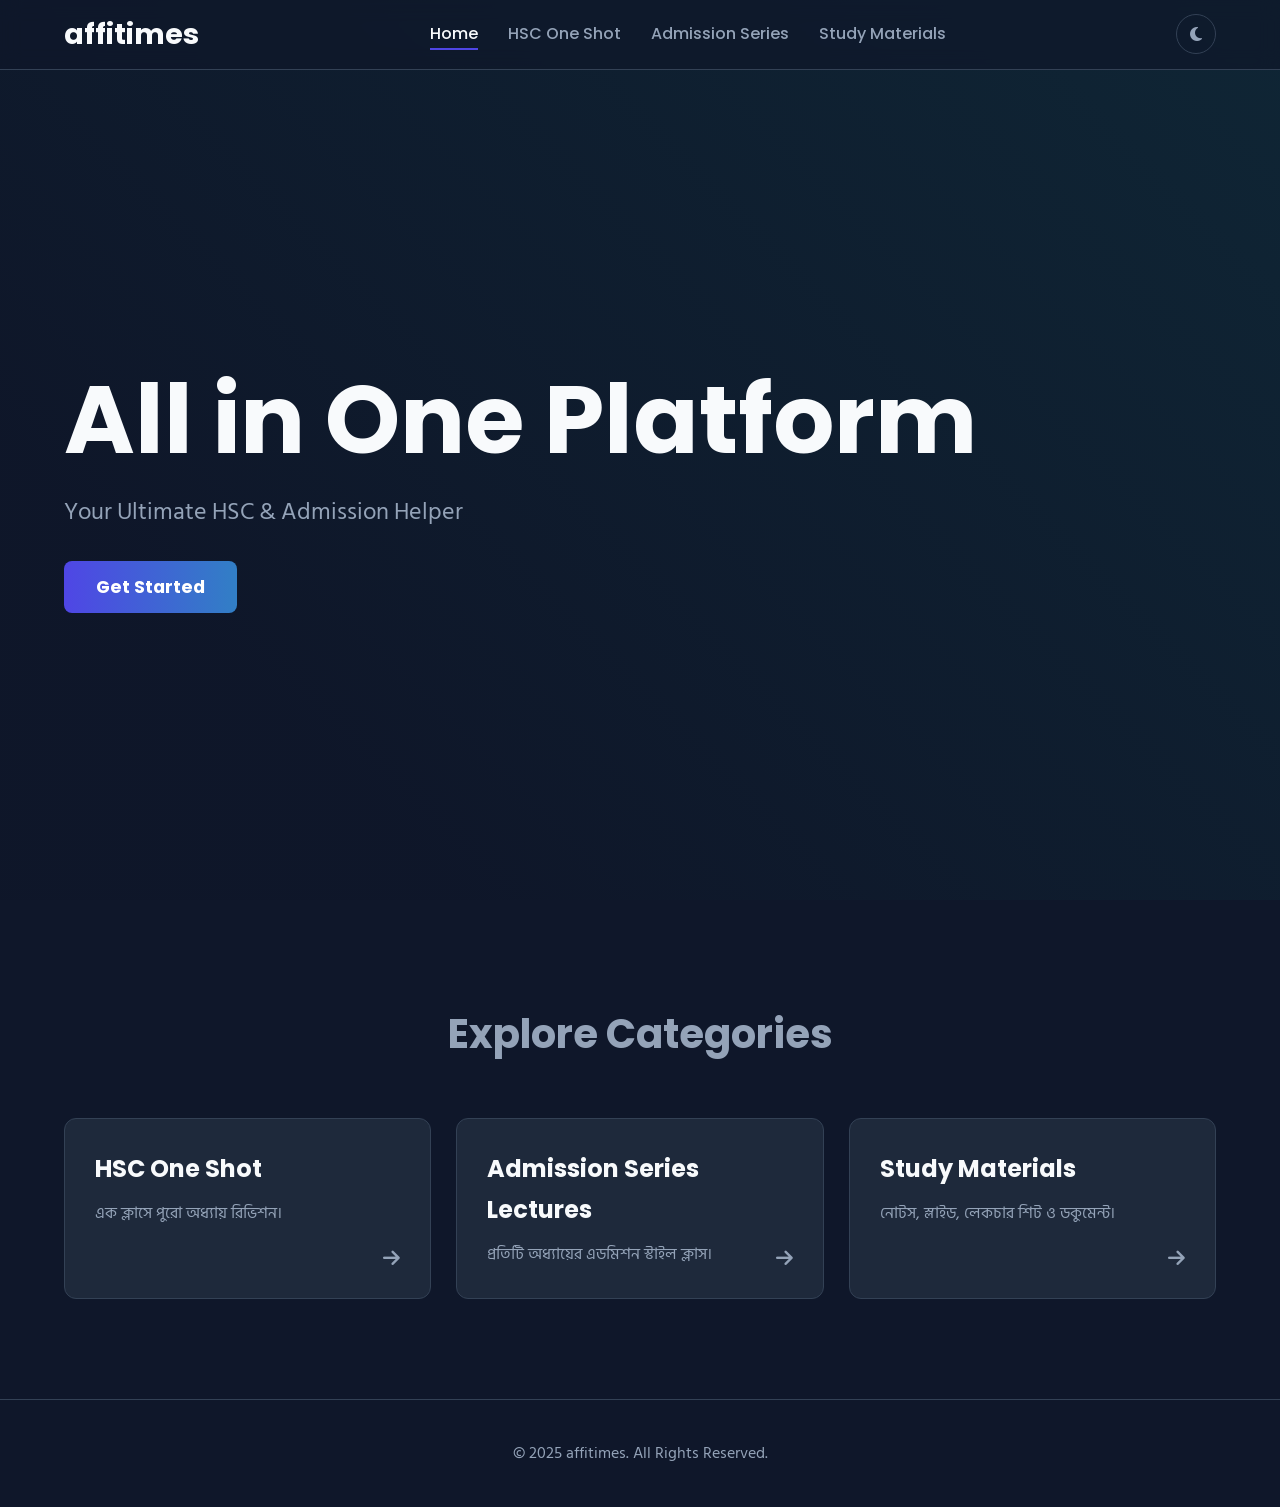
==== index.html @ e5cfa1d1 "Add files via upload" ====
<!DOCTYPE html>
<html lang="bn">
<head>
    <meta charset="UTF-8"><meta name="viewport" content="width=device-width, initial-scale=1.0"><title>affitimes | The Ultimate Learning Platform</title><link rel="stylesheet" href="style.css"><link rel="stylesheet" href="https://cdnjs.cloudflare.com/ajax/libs/font-awesome/6.5.2/css/all.min.css"/><link href="https://fonts.googleapis.com/css2?family=Poppins:wght@400;500;700&family=Hind+Siliguri:wght@400;500;700&display=swap" rel="stylesheet">
</head>
<body>
    <div class="preloader"><div class="spinner"></div></div><div class="background-gradient"></div><div class="overlay"></div>
    <div class="site-wrapper">
        <header class="header">
            <nav class="navbar container">
                <a href="index.html" class="logo">affitimes</a>
                <ul class="nav-menu">
                    <li><a href="index.html" class="nav-link active">Home</a></li>
                    <li><a href="hsc-one-shot.html" class="nav-link">HSC One Shot</a></li>
                    <li><a href="admission.html" class="nav-link">Admission Series</a></li>
                    <li><a href="#" class="nav-link">Study Materials</a></li>
                </ul>
                <div class="header-actions">
                    <button class="theme-switcher" id="theme-switcher"><i class="fas fa-moon"></i></button>
                    <button class="menu-icon" id="menu-icon"><span class="bar"></span><span class="bar"></span><span class="bar"></span></button>
                </div>
            </nav>
        </header>
        <aside class="sidebar" id="sidebar">
            <div class="sidebar-header"><a href="index.html" class="logo">affitimes</a><button class="close-btn" id="close-btn">&times;</button></div>
            <nav class="sidebar-nav">
                <a href="index.html" class="nav-link active"><i class="fas fa-home-alt"></i><span>Home</span></a>
                <a href="hsc-one-shot.html" class="nav-link"><i class="fas fa-rocket"></i><span>HSC One Shot</span></a>
                <a href="admission.html" class="nav-link"><i class="fas fa-graduation-cap"></i><span>Admission Series</span></a>
                <a href="#" class="nav-link"><i class="fas fa-book-open"></i><span>Study Materials</span></a>
                <a href="#" class="nav-link"><i class="fas fa-university"></i><span>Admission</span></a>
            </nav>
        </aside>
        <main class="main-content container">
            <section class="hero-section">
                <h1 class="hero-title"><span style="--i:1">All</span> <span style="--i:2">in</span> <span style="--i:3">One</span> <span style="--i:4">Platform</span></h1>
                <p class="hero-subtitle" style="--i:5">Your Ultimate HSC & Admission Helper</p>
                <div class="hero-buttons" style="--i:6"><a href="#categories" class="btn-primary">Get Started</a></div>
            </section>
            <section id="categories" class="content-section">
                <h2 class="section-title">Explore Categories</h2>
                <div class="grid-container">
                    <a href="hsc-one-shot.html" class="category-card" style="--i:1">
                        <h3 class="card-title">HSC One Shot</h3>
                        <p class="card-description">এক ক্লাসে পুরো অধ্যায় রিভিশন।</p>
                        <i class="fas fa-arrow-right card-icon"></i>
                    </a>
                    <a href="admission.html" class="category-card" style="--i:2">
                        <h3 class="card-title">Admission Series Lectures</h3>
                        <p class="card-description">প্রতিটি অধ্যায়ের এডমিশন স্টাইল ক্লাস।</p>
                        <i class="fas fa-arrow-right card-icon"></i>
                    </a>
                    <a href="#" class="category-card" style="--i:3">
                        <h3 class="card-title">Study Materials</h3>
                        <p class="card-description">নোটস, স্লাইড, লেকচার শিট ও ডকুমেন্ট।</p>
                        <i class="fas fa-arrow-right card-icon"></i>
                    </a>
                </div>
            </section>
        </main>
        <footer class="footer"><div class="container"><p>&copy; 2025 affitimes. All Rights Reserved.</p></div></footer>
    </div>
    <script src="script.js"></script>
</body>
</html>
---- style.css ----
/* ========================= CSS ভেরিয়েবলস (থিম ও ফন্ট) ========================= */
:root {
    --bg-color: #0f172a;
    --card-bg: #1e293b;
    --border-color: #334155;
    --text-primary: #f8fafc;
    --text-secondary: #94a3b8;
    --primary-accent: #4f46e5;
    --secondary-accent: #14b8a6;
    --header-height: 70px;
    --font-heading: 'Poppins', sans-serif;
    --font-body: 'Hind Siliguri', sans-serif;
}

body.light-theme {
    --bg-color: #f1f5f9;
    --card-bg: #ffffff;
    --border-color: #e2e8f0;
    --text-primary: #0f172a;
    --text-secondary: #64748b;
}

/* ========================= বেস এবং রিসেট স্টাইল ========================= */
* {
    margin: 0;
    padding: 0;
    box-sizing: border-box;
}

html {
    scroll-behavior: smooth;
}

body {
    background-color: var(--bg-color);
    color: var(--text-primary);
    font-family: var(--font-body);
    line-height: 1.7;
    overflow-x: hidden;
    transition: background-color 0.4s ease, color 0.4s ease;
}

.container {
    max-width: 1200px;
    width: 90%;
    margin: 0 auto;
}

a {
    text-decoration: none;
    color: inherit;
}

h1, h2, h3, h4, .nav-link, .logo, .btn-primary, .card-title, .item-title, .video-card-title, .page-title, .breadcrumb, .instructor-info h3, .download-section h3 {
    font-family: var(--font-heading);
}

img {
    max-width: 100%;
    display: block;
}

/* ========================= অ্যানিমেটেড ব্যাকগ্রাউন্ড ========================= */
.background-gradient {
    position: fixed;
    top: 0;
    left: 0;
    right: 0;
    bottom: 0;
    z-index: -1;
    background: linear-gradient(225deg, var(--primary-accent), var(--secondary-accent), var(--bg-color), var(--bg-color));
    background-size: 250% 250%;
    animation: gradient-animation 20s ease infinite;
    opacity: 0.1;
}

@keyframes gradient-animation {
    0% { background-position: 0% 50%; }
    50% { background-position: 100% 50%; }
    100% { background-position: 0% 50%; }
}

/* ========================= PRELOADER (নির্ভুল সমাধান) ========================= */
.preloader {
    position: fixed;
    top: 0;
    left: 0;
    width: 100%;
    height: 100%;
    background-color: var(--bg-color);
    z-index: 9999;
    display: flex;
    justify-content: center;
    align-items: center;
    transition: opacity 0.5s ease, visibility 0.5s;
}

.preloader.hidden {
    opacity: 0;
    visibility: hidden;
}

.spinner {
    width: 50px;
    height: 50px;
    border: 5px solid var(--border-color);
    border-top-color: var(--primary-accent);
    border-radius: 50%;
    animation: spin 1s linear infinite;
}

@keyframes spin {
    to {
        transform: rotate(360deg);
    }
}

/* ========================= হেডার ========================= */
.header {
    height: var(--header-height);
    display: flex;
    align-items: center;
    position: fixed;
    width: 100%;
    top: 0;
    z-index: 1000;
    background-color: color-mix(in srgb, var(--bg-color) 70%, transparent);
    backdrop-filter: blur(10px);
    border-bottom: 1px solid var(--border-color);
}

.navbar.container {
    display: flex;
    justify-content: space-between;
    align-items: center;
    width: 90%;
}

.logo {
    font-weight: 700;
    font-size: 1.8rem;
}

.nav-menu {
    list-style: none;
    display: flex;
    gap: 30px;
}

.nav-link {
    color: var(--text-secondary);
    font-weight: 500;
    position: relative;
    transition: color 0.3s ease;
    padding-bottom: 5px;
    cursor: pointer;
}

.nav-link:hover,
.nav-link.active {
    color: var(--text-primary);
}

.nav-link::after {
    content: '';
    position: absolute;
    bottom: 0;
    left: 0;
    width: 0;
    height: 2px;
    background-color: var(--primary-accent);
    transition: width 0.3s ease;
}

.nav-link:hover::after,
.nav-link.active::after {
    width: 100%;
}

.header-actions {
    display: flex;
    align-items: center;
    gap: 20px;
}

.theme-switcher {
    background: none;
    border: 1px solid var(--border-color);
    color: var(--text-secondary);
    width: 40px;
    height: 40px;
    border-radius: 50%;
    cursor: pointer;
    font-size: 1rem;
    display: flex;
    justify-content: center;
    align-items: center;
    transition: all 0.3s ease;
}

.theme-switcher:hover {
    border-color: var(--primary-accent);
    color: var(--primary-accent);
    transform: rotate(15deg);
}

.menu-icon {
    background: none;
    border: none;
    cursor: pointer;
    display: none;
    flex-direction: column;
    gap: 5px;
    width: 25px;
    z-index: 1002;
}

.menu-icon .bar {
    width: 100%;
    height: 3px;
    background-color: var(--text-primary);
    border-radius: 2px;
    transition: all 0.3s ease-in-out;
}

.menu-icon.active .bar:nth-child(1) { transform: translateY(8px) rotate(45deg); }
.menu-icon.active .bar:nth-child(2) { opacity: 0; }
.menu-icon.active .bar:nth-child(3) { transform: translateY(-8px) rotate(-45deg); }

/* ========================= সাইডবার ========================= */
.sidebar {
    position: fixed; top: 0; right: 0; width: 320px; max-width: 90%; height: 100%;
    background-color: var(--bg-color); z-index: 1001; display: flex; flex-direction: column;
    border-left: 1px solid var(--border-color); transform: translateX(100%);
    transition: transform 0.4s cubic-bezier(0.65, 0.05, 0.36, 1);
}
.sidebar.active { transform: translateX(0); }
.sidebar-header { display: flex; justify-content: space-between; align-items: center; padding: 0 25px; height: var(--header-height); border-bottom: 1px solid var(--border-color); }
.close-btn { background: none; border: none; font-size: 2.5rem; color: var(--text-secondary); cursor: pointer; transition: all 0.3s ease; }
.close-btn:hover { color: var(--primary-accent); transform: rotate(90deg); }
.sidebar-nav { padding: 20px; display: flex; flex-direction: column; gap: 10px; overflow-y: auto; }
.sidebar-nav .nav-link { font-size: 1.1rem; color: var(--text-secondary); padding: 15px; border-radius: 8px; transition: all 0.3s ease; display: flex; align-items: center; gap: 15px; cursor: pointer; }
.sidebar-nav .nav-link:hover, .sidebar-nav .nav-link.active { color: var(--text-primary); background-color: var(--card-bg); }
.sidebar-nav .nav-link i { font-size: 1.2rem; color: var(--secondary-accent); width: 25px; text-align: center; }
.overlay { position: fixed; top: 0; left: 0; width: 100%; height: 100%; background-color: rgba(0, 0, 0, 0.5); z-index: 1000; opacity: 0; visibility: hidden; transition: opacity 0.4s ease, visibility 0.4s ease; }
.overlay.active { opacity: 1; visibility: visible; }

/* ========================= মূল কন্টেন্ট এবং হিরো সেকশন ========================= */
.main-content { padding-top: var(--header-height); }
.hero-section { min-height: calc(100vh - var(--header-height)); display: flex; flex-direction: column; justify-content: center; align-items: flex-start; text-align: left; }
.hero-title { font-size: clamp(2.8rem, 8vw, 6rem); font-weight: 700; line-height: 1.1; margin-bottom: 20px; }
.hero-title span, .hero-subtitle, .hero-buttons { opacity: 0; transform: translateY(30px); animation: fadeInUp 0.5s forwards; animation-delay: calc(var(--i) * 0.1s); }
@keyframes fadeInUp { to { opacity: 1; transform: translateY(0); } }
.hero-subtitle { font-size: 1.5rem; color: var(--text-secondary); margin-bottom: 40px; }
.btn-primary { padding: 14px 32px; border-radius: 8px; font-weight: 700; font-size: 1.1rem; background-image: linear-gradient(90deg, var(--primary-accent) 0%, var(--secondary-accent) 100%); color: #fff; background-size: 200% auto; transition: all 0.3s ease; cursor: pointer; }
.btn-primary:hover { background-position: right center; transform: translateY(-3px); box-shadow: 0 10px 20px -10px color-mix(in srgb, var(--primary-accent) 50%, transparent); }

/* ========================= ক্যাটাগরি এবং কার্ড স্টাইল ========================= */
.content-section { padding: 100px 0; }
.section-title { font-size: 2.5rem; text-align: center; margin-bottom: 50px; color: var(--text-secondary); }
.grid-container { display: grid; grid-template-columns: repeat(auto-fit, minmax(300px, 1fr)); gap: 25px; }
.category-card { background-color: var(--card-bg); border: 1px solid var(--border-color); border-radius: 12px; padding: 30px; transition: all 0.3s ease; position: relative; opacity: 0; transform: translateY(50px); animation: cardFadeIn 0.6s ease-out forwards; animation-delay: calc(var(--i) * 0.1s); }
@keyframes cardFadeIn { to { opacity: 1; transform: translateY(0); } }
.category-card:hover { transform: translateY(-8px); border-color: var(--primary-accent); box-shadow: 0 20px 30px -15px color-mix(in srgb, var(--bg-color) 50%, transparent); }
.card-title { font-size: 1.5rem; font-weight: 700; color: var(--text-primary); margin-bottom: 10px; }
.card-description { color: var(--text-secondary); font-size: 1rem; }
.card-icon { font-size: 1.2rem; color: var(--text-secondary); transition: all 0.3s ease; position: absolute; bottom: 30px; right: 30px; }
.category-card:hover .card-icon { color: var(--primary-accent); transform: translateX(5px); }

/* ========================= সাব-পেজ (বিষয়, অধ্যায়, ভিডিও) ========================= */
.page-header { margin-bottom: 40px; border-bottom: 1px solid var(--border-color); padding-bottom: 20px; }
.page-title { font-size: clamp(2rem, 5vw, 2.8rem); font-weight: 700; }
.breadcrumb { padding: 20px 0; color: var(--text-secondary); font-size: 0.95rem; display: flex; flex-wrap: wrap; align-items: center; }
.breadcrumb a:hover { color: var(--primary-accent); }
.breadcrumb span { margin: 0 10px; }
.breadcrumb .current { color: var(--text-primary); font-weight: 500; }
.list-item-card { display: flex; justify-content: space-between; align-items: center; background-color: var(--card-bg); border: 1px solid var(--border-color); border-radius: 12px; padding: 25px; transition: all 0.3s ease; }
.list-item-card:hover { transform: translateY(-5px) scale(1.02); border-color: var(--primary-accent); }
.item-title { font-size: 1.3rem; font-weight: 500; color: var(--text-primary); margin: 0; }
.item-subtitle { font-size: 0.9rem; color: var(--text-secondary); margin-top: 5px; }
.arrow-icon { font-size: 1.5rem; color: var(--text-secondary); transition: transform 0.3s ease, color 0.3s ease; }
.list-item-card:hover .arrow-icon { color: var(--primary-accent); transform: translateX(5px); }
.video-card { display: block; background-color: var(--card-bg); border-radius: 12px; overflow: hidden; border: 1px solid var(--border-color); transition: all 0.3s ease; }
.video-card:hover { transform: translateY(-8px); box-shadow: 0 15px 25px -10px rgba(0, 0, 0, 0.2); border-color: var(--primary-accent); }
.video-thumbnail { position: relative; width: 100%; padding-bottom: 56.25%; height: 0; }
.video-thumbnail img { position: absolute; top: 0; left: 0; width: 100%; height: 100%; object-fit: cover; }
.play-icon { position: absolute; top: 50%; left: 50%; transform: translate(-50%, -50%) scale(0.8); width: 60px; height: 60px; background-color: rgba(0, 0, 0, 0.6); color: #fff; border-radius: 50%; display: flex; justify-content: center; align-items: center; font-size: 1.5rem; opacity: 0; transition: all 0.3s ease; }
.video-card:hover .play-icon { opacity: 1; transform: translate(-50%, -50%) scale(1); }
.video-card-info { padding: 20px; }
.video-card-title { color: var(--text-primary); font-size: 1.1rem; margin: 0 0 8px; }
.video-card-instructor { color: var(--text-secondary); font-size: 0.9rem; margin: 0; }
.video-grid { display: grid; grid-template-columns: 1fr; gap: 30px; }
@media (min-width: 992px) { .video-grid { grid-template-columns: 3fr 1fr; } }
.video-main-content { display: flex; flex-direction: column; gap: 25px; }
.video-info, .instructor-info, .download-section { background-color: var(--card-bg); padding: 25px; border-radius: 12px; border: 1px solid var(--border-color); }
.video-info h1 { font-size: clamp(1.5rem, 4vw, 2.2rem); margin-bottom: 10px; }
.instructor-info { display: flex; align-items: center; gap: 20px; }
.instructor-info img { width: 60px; height: 60px; border-radius: 50%; }
.download-buttons { display: flex; flex-wrap: wrap; gap: 15px; margin-top: 15px; }
.download-btn { background: var(--primary-accent); color: #fff; padding: 12px 24px; border-radius: 8px; font-weight: 500; transition: all 0.3s ease; display: inline-flex; align-items: center; gap: 10px; border: 2px solid transparent; }
.download-btn:hover { background: transparent; border-color: var(--primary-accent); color: var(--primary-accent); transform: translateY(-3px); }

/* ========================= কাস্টম ভিডিও প্লেয়ার (Plyr.io) স্টাইল ========================= */
.plyr {
    border-radius: 12px;
    overflow: hidden;
    border: 1px solid var(--border-color);
    box-shadow: 0 10px 30px rgba(0,0,0,0.2);
    margin-bottom: 25px;
}
:root {
    --plyr-color-main: var(--primary-accent);
    --plyr-control-radius: 8px;
    --plyr-font-family: var(--font-body);
}
.plyr--video .plyr__control.plyr__tab-focus,
.plyr--video .plyr__control:hover,
.plyr--video .plyr__control[aria-expanded=true] {
    background: var(--primary-accent);
}
.plyr__control--overlaid {
    background: color-mix(in srgb, var(--primary-accent) 80%, transparent);
}
.plyr__video-wrapper {
    position: relative;
    width: 100%;
    padding-bottom: 56.25%; /* 16:9 Aspect Ratio */
    height: 0;
}
.plyr__video-wrapper iframe {
    position: absolute;
    top: 0;
    left: 0;
    width: 100%;
    height: 100%;
}

/* ========================= ফুটার ========================= */
.footer { padding: 40px 0; border-top: 1px solid var(--border-color); text-align: center; color: var(--text-secondary); }

/* ========================= রেসপন্সিভ ডিজাইন ========================= */
@media (max-width: 992px) { .nav-menu { display: none; } .menu-icon { display: flex; } }
@media (max-width: 768px) {
    .hero-section { align-items: center; text-align: center; }
    .hero-title { font-size: 3rem; }
    .hero-subtitle { font-size: 1.2rem; }
    .section-title { font-size: 2rem; }
}

/* ========================= কাস্টম প্লেয়ার স্টাইল (ইউজারের অনুরোধ অনুযায়ী) ========================= */

/* হলুদ বৃত্তে থাকা ভলিউম কন্ট্রোলটি ছোট করার জন্য */
.plyr--video .plyr__controls .plyr__volume {
    flex: none; /* ফ্লেক্স সাইজ কমানো হয়েছে */
    width: 100px; /* একটি নির্দিষ্ট প্রস্থ দেওয়া হয়েছে */
}

/* লাল বৃত্তে থাকা প্রোগ্রেস বার (ভিডিও SEEK) বড় করার জন্য */
.plyr--video .plyr__controls .plyr__progress__container {
    flex: 1 2 auto; /* এটিকে বাকি জায়গা নিতে বলা হয়েছে */
    margin: 5px; /* দুই পাশে একটু জায়গা রাখা হয়েছে */
}

/* প্লে/পজ বাটন ও সময় প্রদর্শনের অংশ ঠিক রাখা */
.plyr__controls__item.plyr__control {
    flex-shrink: 0; /* বাটনগুলো যেন ছোট না হয়ে যায় */
}
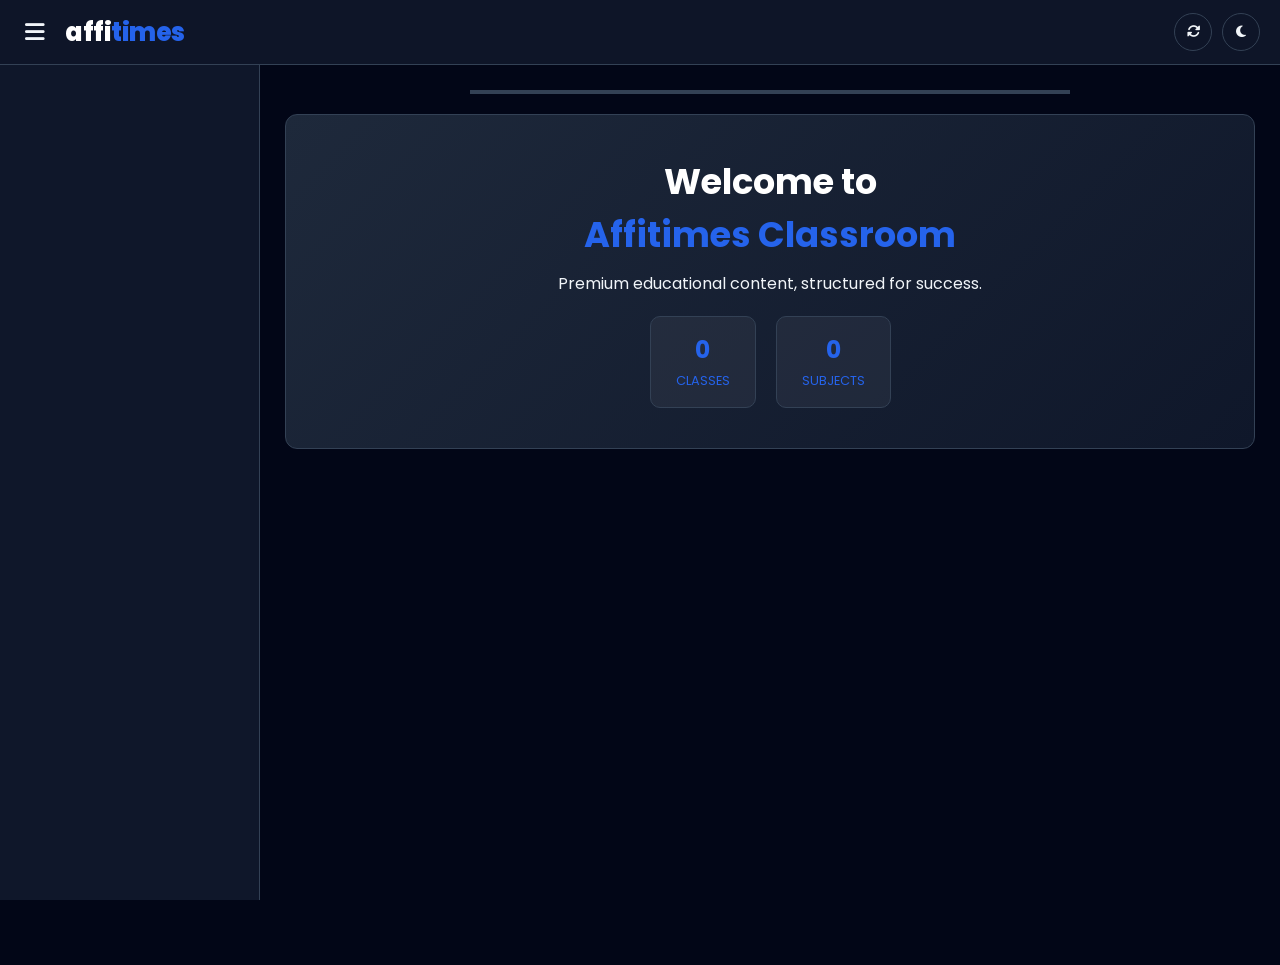
==== commit 3d318b0b: "Add files via upload" ====
--- a/index.html
+++ b/index.html
@@ -1,65 +1,99 @@
 <!DOCTYPE html>
 <html lang="bn">
 <head>
-    <meta charset="UTF-8"><meta name="viewport" content="width=device-width, initial-scale=1.0"><title>affitimes | The Ultimate Learning Platform</title><link rel="stylesheet" href="style.css"><link rel="stylesheet" href="https://cdnjs.cloudflare.com/ajax/libs/font-awesome/6.5.2/css/all.min.css"/><link href="https://fonts.googleapis.com/css2?family=Poppins:wght@400;500;700&family=Hind+Siliguri:wght@400;500;700&display=swap" rel="stylesheet">
+    <meta charset="UTF-8">
+    <meta name="viewport" content="width=device-width, initial-scale=1.0">
+    <title>Affitimes | Dashboard</title>
+    <link rel="stylesheet" href="style.css">
+    <link rel="stylesheet" href="https://cdnjs.cloudflare.com/ajax/libs/font-awesome/6.4.0/css/all.min.css">
 </head>
 <body>
-    <div class="preloader"><div class="spinner"></div></div><div class="background-gradient"></div><div class="overlay"></div>
-    <div class="site-wrapper">
-        <header class="header">
-            <nav class="navbar container">
-                <a href="index.html" class="logo">affitimes</a>
-                <ul class="nav-menu">
-                    <li><a href="index.html" class="nav-link active">Home</a></li>
-                    <li><a href="hsc-one-shot.html" class="nav-link">HSC One Shot</a></li>
-                    <li><a href="admission.html" class="nav-link">Admission Series</a></li>
-                    <li><a href="#" class="nav-link">Study Materials</a></li>
-                </ul>
-                <div class="header-actions">
-                    <button class="theme-switcher" id="theme-switcher"><i class="fas fa-moon"></i></button>
-                    <button class="menu-icon" id="menu-icon"><span class="bar"></span><span class="bar"></span><span class="bar"></span></button>
+
+    <!-- HEADER -->
+    <header class="header">
+        <div class="brand-area">
+            <i class="fas fa-bars menu-toggle" onclick="toggleSidebar()"></i>
+            <a href="index.html" class="logo">affi<span>times</span></a>
+        </div>
+        <div class="header-actions">
+            <button class="icon-btn" onclick="refreshDatabase()"><i id="refresh-icon" class="fas fa-sync-alt"></i></button>
+            <button class="icon-btn" onclick="toggleTheme()"><i class="fas fa-moon"></i></button>
+        </div>
+    </header>
+
+    <!-- SIDEBAR -->
+    <aside class="sidebar" id="sidebar">
+        <nav class="nav-links" id="sidebar-menu"></nav>
+    </aside>
+
+    <!-- MAIN -->
+    <main class="main-wrapper" id="main">
+        <div id="progress-area" class="loading-bar"><div id="progress-fill" class="loading-fill"></div></div>
+
+        <div class="hero-card">
+            <div style="width:100%">
+                <h1>Welcome to <br><span>Affitimes Classroom</span></h1>
+                <p style="margin:0 auto 20px; max-width:600px;">Premium educational content, structured for success.</p>
+                <div class="stats-row">
+                    <div class="stat-box"><span class="stat-n" id="st-class">0</span><span class="stat-l">Classes</span></div>
+                    <div class="stat-box"><span class="stat-n" id="st-sub">0</span><span class="stat-l">Subjects</span></div>
                 </div>
-            </nav>
-        </header>
-        <aside class="sidebar" id="sidebar">
-            <div class="sidebar-header"><a href="index.html" class="logo">affitimes</a><button class="close-btn" id="close-btn">&times;</button></div>
-            <nav class="sidebar-nav">
-                <a href="index.html" class="nav-link active"><i class="fas fa-home-alt"></i><span>Home</span></a>
-                <a href="hsc-one-shot.html" class="nav-link"><i class="fas fa-rocket"></i><span>HSC One Shot</span></a>
-                <a href="admission.html" class="nav-link"><i class="fas fa-graduation-cap"></i><span>Admission Series</span></a>
-                <a href="#" class="nav-link"><i class="fas fa-book-open"></i><span>Study Materials</span></a>
-                <a href="#" class="nav-link"><i class="fas fa-university"></i><span>Admission</span></a>
-            </nav>
-        </aside>
-        <main class="main-content container">
-            <section class="hero-section">
-                <h1 class="hero-title"><span style="--i:1">All</span> <span style="--i:2">in</span> <span style="--i:3">One</span> <span style="--i:4">Platform</span></h1>
-                <p class="hero-subtitle" style="--i:5">Your Ultimate HSC & Admission Helper</p>
-                <div class="hero-buttons" style="--i:6"><a href="#categories" class="btn-primary">Get Started</a></div>
-            </section>
-            <section id="categories" class="content-section">
-                <h2 class="section-title">Explore Categories</h2>
-                <div class="grid-container">
-                    <a href="hsc-one-shot.html" class="category-card" style="--i:1">
-                        <h3 class="card-title">HSC One Shot</h3>
-                        <p class="card-description">এক ক্লাসে পুরো অধ্যায় রিভিশন।</p>
-                        <i class="fas fa-arrow-right card-icon"></i>
-                    </a>
-                    <a href="admission.html" class="category-card" style="--i:2">
-                        <h3 class="card-title">Admission Series Lectures</h3>
-                        <p class="card-description">প্রতিটি অধ্যায়ের এডমিশন স্টাইল ক্লাস।</p>
-                        <i class="fas fa-arrow-right card-icon"></i>
-                    </a>
-                    <a href="#" class="category-card" style="--i:3">
-                        <h3 class="card-title">Study Materials</h3>
-                        <p class="card-description">নোটস, স্লাইড, লেকচার শিট ও ডকুমেন্ট।</p>
-                        <i class="fas fa-arrow-right card-icon"></i>
-                    </a>
-                </div>
-            </section>
-        </main>
-        <footer class="footer"><div class="container"><p>&copy; 2025 affitimes. All Rights Reserved.</p></div></footer>
-    </div>
-    <script src="script.js"></script>
+            </div>
+        </div>
+
+        <div id="home-content"></div>
+    </main>
+
+    <script src="data.js"></script>
+    <script>
+        function toggleSidebar() {
+            const sb = document.getElementById('sidebar');
+            const mn = document.getElementById('main');
+            if(window.innerWidth <= 1024) sb.classList.toggle('active');
+            else { sb.classList.toggle('closed'); mn.classList.toggle('full'); }
+        }
+        if(window.innerWidth <= 1024) document.getElementById('sidebar').classList.add('closed');
+
+        function toggleTheme() {
+            document.body.classList.toggle('light-theme');
+            localStorage.setItem('theme', document.body.classList.contains('light-theme') ? 'light' : 'dark');
+        }
+        if(localStorage.getItem('theme') === 'light') toggleTheme();
+
+        document.addEventListener('appReady', () => {
+            document.getElementById('st-class').innerText = store.stats.total;
+            document.getElementById('st-sub').innerText = store.stats.subjects;
+
+            const menu = document.getElementById('sidebar-menu');
+            const content = document.getElementById('home-content');
+            
+            menu.innerHTML = `<div class="nav-item active" onclick="location.href='index.html'"><i class="fas fa-th-large"></i> Dashboard</div>`;
+            content.innerHTML = '';
+
+            Object.keys(store.categories).forEach(cat => {
+                menu.innerHTML += `<div class="nav-head">${cat}</div>`;
+                let html = `<h3 style="margin:30px 0 15px; border-left:4px solid var(--primary); padding-left:15px; font-size:1.4rem;">${cat}</h3><div class="grid-container">`;
+
+                Object.values(store.categories[cat]).forEach(sub => {
+                    menu.innerHTML += `<div class="nav-item" onclick="window.location.href='class.html?sub=${sub.id}'"><i class="fas fa-book"></i> ${sub.name}</div>`;
+                    
+                    html += `
+                        <div class="course-item" onclick="window.location.href='class.html?sub=${sub.id}'">
+                            <div class="thumb-wrap">
+                                <img src="https://img.youtube.com/vi/${store.videos[sub.videos[0]].yId}/mqdefault.jpg" loading="lazy">
+                                <div class="play-btn"><i class="fas fa-play"></i></div>
+                            </div>
+                            <div class="item-body">
+                                <div style="font-size:0.75rem; color:var(--primary); font-weight:600; margin-bottom:5px;">${sub.videos.length} Classes</div>
+                                <h4 class="c-title">${sub.name}</h4>
+                                <div class="c-meta"><span>${sub.bn || ''}</span><i class="fas fa-arrow-right"></i></div>
+                            </div>
+                        </div>`;
+                });
+                html += `</div>`;
+                content.innerHTML += html;
+            });
+        });
+    </script>
 </body>
 </html>
--- a/style.css
+++ b/style.css
@@ -1,367 +1,155 @@
-/* ========================= CSS ভেরিয়েবলস (থিম ও ফন্ট) ========================= */
+@import url('https://fonts.googleapis.com/css2?family=Hind+Siliguri:wght@300;400;500;600;700&family=Poppins:wght@300;400;500;600;700&display=swap');
+
 :root {
-    --bg-color: #0f172a;
-    --card-bg: #1e293b;
-    --border-color: #334155;
-    --text-primary: #f8fafc;
-    --text-secondary: #94a3b8;
-    --primary-accent: #4f46e5;
-    --secondary-accent: #14b8a6;
-    --header-height: 70px;
-    --font-heading: 'Poppins', sans-serif;
-    --font-body: 'Hind Siliguri', sans-serif;
+    --primary: #2563eb;       /* Royal Blue */
+    --primary-dark: #1d4ed8;
+    --accent: #f59e0b;
+    --bg-body: #020617;       /* Darkest Blue/Black */
+    --bg-sidebar: #0f172a;
+    --bg-header: rgba(15, 23, 42, 0.95);
+    --bg-card: #1e293b;
+    --text-main: #f1f5f9;
+    --text-muted: #94a3b8;
+    --border: #334155;
+    --radius: 12px;
+    --font-stack: 'Poppins', 'Hind Siliguri', sans-serif;
 }
 
 body.light-theme {
-    --bg-color: #f1f5f9;
-    --card-bg: #ffffff;
-    --border-color: #e2e8f0;
-    --text-primary: #0f172a;
-    --text-secondary: #64748b;
+    --bg-body: #f8fafc;
+    --bg-sidebar: #ffffff;
+    --bg-header: rgba(255, 255, 255, 0.95);
+    --bg-card: #ffffff;
+    --text-main: #0f172a;
+    --text-muted: #64748b;
+    --border: #e2e8f0;
 }
 
-/* ========================= বেস এবং রিসেট স্টাইল ========================= */
-* {
-    margin: 0;
-    padding: 0;
-    box-sizing: border-box;
+* { margin: 0; padding: 0; box-sizing: border-box; font-family: var(--font-stack); }
+body { background-color: var(--bg-body); color: var(--text-main); overflow-x: hidden; min-height: 100vh; }
+a { text-decoration: none; color: inherit; transition: 0.2s; }
+button { cursor: pointer; font-family: var(--font-stack); }
+
+/* --- HEADER --- */
+.header {
+    position: fixed; top: 0; left: 0; width: 100%; height: 65px;
+    background: var(--bg-header); backdrop-filter: blur(12px);
+    border-bottom: 1px solid var(--border); z-index: 2000;
+    display: flex; align-items: center; justify-content: space-between; padding: 0 20px;
+}
+.brand-area { display: flex; align-items: center; gap: 15px; }
+.menu-toggle { font-size: 1.4rem; color: var(--text-main); cursor: pointer; padding: 5px; }
+.logo { font-size: 1.6rem; font-weight: 800; color: #fff; letter-spacing: -0.5px; }
+.logo span { color: var(--primary); }
+
+.header-actions { display: flex; gap: 10px; }
+.icon-btn {
+    background: transparent; border: 1px solid var(--border); color: var(--text-main);
+    width: 38px; height: 38px; border-radius: 50%; display: grid; place-items: center; transition: 0.3s;
+}
+.icon-btn:hover { border-color: var(--primary); color: var(--primary); }
+.spin { animation: spin 1s linear infinite; }
+@keyframes spin { to { transform: rotate(360deg); } }
+
+/* --- SIDEBAR (FIXED) --- */
+.sidebar {
+    width: 260px; height: calc(100vh - 65px);
+    background: var(--bg-sidebar); border-right: 1px solid var(--border);
+    position: fixed; top: 65px; left: 0; z-index: 1000;
+    overflow-y: auto; transition: 0.3s cubic-bezier(0.4, 0, 0.2, 1);
+    transform: translateX(0);
+}
+.sidebar.closed { transform: translateX(-100%); }
+
+.nav-links { padding: 20px 15px; }
+.nav-head { font-size: 0.75rem; text-transform: uppercase; color: var(--text-muted); margin: 15px 0 8px 10px; font-weight: 700; letter-spacing: 1px; }
+.nav-item {
+    display: flex; align-items: center; gap: 12px; padding: 12px 15px;
+    border-radius: 8px; color: var(--text-muted); font-size: 0.95rem; margin-bottom: 4px; font-weight: 500;
+}
+.nav-item:hover, .nav-item.active { background: var(--primary); color: white; }
+
+/* --- MAIN LAYOUT --- */
+.main-wrapper { 
+    margin-top: 65px; margin-left: 260px; padding: 25px; 
+    transition: 0.3s; min-height: calc(100vh - 65px); width: calc(100% - 260px);
+}
+.main-wrapper.full { margin-left: 0; width: 100%; }
+
+/* --- HOMEPAGE ELEMENTS --- */
+.hero-card {
+    background: linear-gradient(135deg, #1e293b 0%, #0f172a 100%);
+    border-radius: var(--radius); padding: 40px; border: 1px solid var(--border);
+    text-align: center; margin-bottom: 40px;
+}
+.hero-card h1 { font-size: 2.2rem; margin-bottom: 10px; color: #fff; }
+.hero-card span { color: var(--primary); }
+.stats-row { display: flex; justify-content: center; gap: 20px; margin-top: 20px; }
+.stat-box { background: rgba(255,255,255,0.05); padding: 15px 25px; border-radius: 10px; border: 1px solid var(--border); }
+.stat-n { font-size: 1.5rem; font-weight: 700; color: var(--primary); display: block; }
+.stat-l { font-size: 0.8rem; text-transform: uppercase; color: var(--text-muted); }
+
+.grid-container { display: grid; grid-template-columns: repeat(auto-fill, minmax(280px, 1fr)); gap: 25px; }
+.course-item {
+    background: var(--bg-card); border: 1px solid var(--border); border-radius: var(--radius);
+    overflow: hidden; transition: 0.3s; cursor: pointer; position: relative;
+}
+.course-item:hover { transform: translateY(-7px); border-color: var(--primary); }
+.thumb-wrap { position: relative; width: 100%; aspect-ratio: 16/9; background: #000; }
+.thumb-wrap img { width: 100%; height: 100%; object-fit: cover; opacity: 0.9; }
+.play-btn {
+    position: absolute; top: 50%; left: 50%; transform: translate(-50%, -50%);
+    width: 50px; height: 50px; background: rgba(59, 130, 246, 0.9); border-radius: 50%;
+    color: white; display: flex; justify-content: center; align-items: center; opacity: 0; transition: 0.3s;
+}
+.course-item:hover .play-btn { opacity: 1; }
+.item-body { padding: 15px; }
+.c-title { font-size: 1.1rem; font-weight: 600; margin-bottom: 5px; font-family: var(--font-bn); }
+.c-meta { display: flex; justify-content: space-between; font-size: 0.85rem; color: var(--text-muted); margin-top: 10px; }
+
+/* --- VIDEO PLAYER PAGE --- */
+.player-grid { display: grid; grid-template-columns: 1fr 350px; gap: 25px; max-width: 1600px; margin: 0 auto; }
+.video-wrapper { border-radius: var(--radius); overflow: hidden; background: #000; border: 1px solid var(--border); }
+.plyr { --plyr-color-main: var(--primary); --plyr-control-radius: 8px; font-family: var(--font-stack); }
+
+.vid-meta { margin-top: 25px; background: var(--bg-card); padding: 25px; border-radius: var(--radius); border: 1px solid var(--border); }
+.vid-h1 { font-size: 1.5rem; font-weight: 700; margin-bottom: 10px; font-family: var(--font-bn); }
+.vid-sub { display: flex; gap: 15px; color: var(--text-muted); font-size: 0.9rem; margin-bottom: 20px; border-bottom: 1px solid var(--border); padding-bottom: 15px; }
+
+/* RESOURCE BUTTONS */
+.action-row { display: grid; grid-template-columns: 1fr 1fr; gap: 15px; margin-bottom: 20px; }
+.btn-download {
+    background: var(--primary); color: white; border: none; padding: 12px; border-radius: 8px;
+    font-weight: 600; display: flex; align-items: center; justify-content: center; gap: 8px; text-transform: uppercase; font-size: 0.9rem;
+}
+.btn-download:hover { background: var(--primary-dark); }
+.btn-view {
+    background: transparent; border: 1px solid var(--border); color: var(--text-main);
+    padding: 12px; border-radius: 8px; font-weight: 600; display: flex; align-items: center; justify-content: center; gap: 8px; text-transform: uppercase; font-size: 0.9rem;
+}
+.btn-view:hover { border-color: var(--primary); color: var(--primary); }
+
+.embed-box { margin-top: 20px; height: 500px; border: 1px solid var(--border); border-radius: 10px; display: none; }
+.embed-box iframe { width: 100%; height: 100%; border: none; }
+
+.playlist-panel { background: var(--bg-card); border: 1px solid var(--border); border-radius: var(--radius); height: calc(100vh - 120px); display: flex; flex-direction: column; overflow: hidden; }
+.pl-head { padding: 15px; background: rgba(0,0,0,0.2); border-bottom: 1px solid var(--border); font-weight: 700; }
+.pl-body { overflow-y: auto; flex: 1; }
+.pl-row { display: flex; gap: 12px; padding: 12px; border-bottom: 1px solid var(--border); cursor: pointer; transition: 0.2s; }
+.pl-row:hover { background: rgba(255,255,255,0.03); }
+.pl-row.active { background: rgba(59, 130, 246, 0.15); border-left: 4px solid var(--primary); }
+.pl-thumb { width: 90px; height: 50px; border-radius: 6px; object-fit: cover; background: #000; }
+.pl-info h4 { font-size: 0.9rem; margin-bottom: 3px; display: -webkit-box; -webkit-line-clamp: 2; -webkit-box-orient: vertical; overflow: hidden; font-family: var(--font-bn); }
+
+/* Responsive */
+@media (max-width: 1024px) {
+    .sidebar { transform: translateX(-100%); }
+    .sidebar.active { transform: translateX(0); }
+    .main-wrapper { margin-left: 0; width: 100%; }
+    .player-grid { grid-template-columns: 1fr; }
+    .playlist-panel { height: 400px; margin-bottom: 50px; }
 }
 
-html {
-    scroll-behavior: smooth;
-}
-
-body {
-    background-color: var(--bg-color);
-    color: var(--text-primary);
-    font-family: var(--font-body);
-    line-height: 1.7;
-    overflow-x: hidden;
-    transition: background-color 0.4s ease, color 0.4s ease;
-}
-
-.container {
-    max-width: 1200px;
-    width: 90%;
-    margin: 0 auto;
-}
-
-a {
-    text-decoration: none;
-    color: inherit;
-}
-
-h1, h2, h3, h4, .nav-link, .logo, .btn-primary, .card-title, .item-title, .video-card-title, .page-title, .breadcrumb, .instructor-info h3, .download-section h3 {
-    font-family: var(--font-heading);
-}
-
-img {
-    max-width: 100%;
-    display: block;
-}
-
-/* ========================= অ্যানিমেটেড ব্যাকগ্রাউন্ড ========================= */
-.background-gradient {
-    position: fixed;
-    top: 0;
-    left: 0;
-    right: 0;
-    bottom: 0;
-    z-index: -1;
-    background: linear-gradient(225deg, var(--primary-accent), var(--secondary-accent), var(--bg-color), var(--bg-color));
-    background-size: 250% 250%;
-    animation: gradient-animation 20s ease infinite;
-    opacity: 0.1;
-}
-
-@keyframes gradient-animation {
-    0% { background-position: 0% 50%; }
-    50% { background-position: 100% 50%; }
-    100% { background-position: 0% 50%; }
-}
-
-/* ========================= PRELOADER (নির্ভুল সমাধান) ========================= */
-.preloader {
-    position: fixed;
-    top: 0;
-    left: 0;
-    width: 100%;
-    height: 100%;
-    background-color: var(--bg-color);
-    z-index: 9999;
-    display: flex;
-    justify-content: center;
-    align-items: center;
-    transition: opacity 0.5s ease, visibility 0.5s;
-}
-
-.preloader.hidden {
-    opacity: 0;
-    visibility: hidden;
-}
-
-.spinner {
-    width: 50px;
-    height: 50px;
-    border: 5px solid var(--border-color);
-    border-top-color: var(--primary-accent);
-    border-radius: 50%;
-    animation: spin 1s linear infinite;
-}
-
-@keyframes spin {
-    to {
-        transform: rotate(360deg);
-    }
-}
-
-/* ========================= হেডার ========================= */
-.header {
-    height: var(--header-height);
-    display: flex;
-    align-items: center;
-    position: fixed;
-    width: 100%;
-    top: 0;
-    z-index: 1000;
-    background-color: color-mix(in srgb, var(--bg-color) 70%, transparent);
-    backdrop-filter: blur(10px);
-    border-bottom: 1px solid var(--border-color);
-}
-
-.navbar.container {
-    display: flex;
-    justify-content: space-between;
-    align-items: center;
-    width: 90%;
-}
-
-.logo {
-    font-weight: 700;
-    font-size: 1.8rem;
-}
-
-.nav-menu {
-    list-style: none;
-    display: flex;
-    gap: 30px;
-}
-
-.nav-link {
-    color: var(--text-secondary);
-    font-weight: 500;
-    position: relative;
-    transition: color 0.3s ease;
-    padding-bottom: 5px;
-    cursor: pointer;
-}
-
-.nav-link:hover,
-.nav-link.active {
-    color: var(--text-primary);
-}
-
-.nav-link::after {
-    content: '';
-    position: absolute;
-    bottom: 0;
-    left: 0;
-    width: 0;
-    height: 2px;
-    background-color: var(--primary-accent);
-    transition: width 0.3s ease;
-}
-
-.nav-link:hover::after,
-.nav-link.active::after {
-    width: 100%;
-}
-
-.header-actions {
-    display: flex;
-    align-items: center;
-    gap: 20px;
-}
-
-.theme-switcher {
-    background: none;
-    border: 1px solid var(--border-color);
-    color: var(--text-secondary);
-    width: 40px;
-    height: 40px;
-    border-radius: 50%;
-    cursor: pointer;
-    font-size: 1rem;
-    display: flex;
-    justify-content: center;
-    align-items: center;
-    transition: all 0.3s ease;
-}
-
-.theme-switcher:hover {
-    border-color: var(--primary-accent);
-    color: var(--primary-accent);
-    transform: rotate(15deg);
-}
-
-.menu-icon {
-    background: none;
-    border: none;
-    cursor: pointer;
-    display: none;
-    flex-direction: column;
-    gap: 5px;
-    width: 25px;
-    z-index: 1002;
-}
-
-.menu-icon .bar {
-    width: 100%;
-    height: 3px;
-    background-color: var(--text-primary);
-    border-radius: 2px;
-    transition: all 0.3s ease-in-out;
-}
-
-.menu-icon.active .bar:nth-child(1) { transform: translateY(8px) rotate(45deg); }
-.menu-icon.active .bar:nth-child(2) { opacity: 0; }
-.menu-icon.active .bar:nth-child(3) { transform: translateY(-8px) rotate(-45deg); }
-
-/* ========================= সাইডবার ========================= */
-.sidebar {
-    position: fixed; top: 0; right: 0; width: 320px; max-width: 90%; height: 100%;
-    background-color: var(--bg-color); z-index: 1001; display: flex; flex-direction: column;
-    border-left: 1px solid var(--border-color); transform: translateX(100%);
-    transition: transform 0.4s cubic-bezier(0.65, 0.05, 0.36, 1);
-}
-.sidebar.active { transform: translateX(0); }
-.sidebar-header { display: flex; justify-content: space-between; align-items: center; padding: 0 25px; height: var(--header-height); border-bottom: 1px solid var(--border-color); }
-.close-btn { background: none; border: none; font-size: 2.5rem; color: var(--text-secondary); cursor: pointer; transition: all 0.3s ease; }
-.close-btn:hover { color: var(--primary-accent); transform: rotate(90deg); }
-.sidebar-nav { padding: 20px; display: flex; flex-direction: column; gap: 10px; overflow-y: auto; }
-.sidebar-nav .nav-link { font-size: 1.1rem; color: var(--text-secondary); padding: 15px; border-radius: 8px; transition: all 0.3s ease; display: flex; align-items: center; gap: 15px; cursor: pointer; }
-.sidebar-nav .nav-link:hover, .sidebar-nav .nav-link.active { color: var(--text-primary); background-color: var(--card-bg); }
-.sidebar-nav .nav-link i { font-size: 1.2rem; color: var(--secondary-accent); width: 25px; text-align: center; }
-.overlay { position: fixed; top: 0; left: 0; width: 100%; height: 100%; background-color: rgba(0, 0, 0, 0.5); z-index: 1000; opacity: 0; visibility: hidden; transition: opacity 0.4s ease, visibility 0.4s ease; }
-.overlay.active { opacity: 1; visibility: visible; }
-
-/* ========================= মূল কন্টেন্ট এবং হিরো সেকশন ========================= */
-.main-content { padding-top: var(--header-height); }
-.hero-section { min-height: calc(100vh - var(--header-height)); display: flex; flex-direction: column; justify-content: center; align-items: flex-start; text-align: left; }
-.hero-title { font-size: clamp(2.8rem, 8vw, 6rem); font-weight: 700; line-height: 1.1; margin-bottom: 20px; }
-.hero-title span, .hero-subtitle, .hero-buttons { opacity: 0; transform: translateY(30px); animation: fadeInUp 0.5s forwards; animation-delay: calc(var(--i) * 0.1s); }
-@keyframes fadeInUp { to { opacity: 1; transform: translateY(0); } }
-.hero-subtitle { font-size: 1.5rem; color: var(--text-secondary); margin-bottom: 40px; }
-.btn-primary { padding: 14px 32px; border-radius: 8px; font-weight: 700; font-size: 1.1rem; background-image: linear-gradient(90deg, var(--primary-accent) 0%, var(--secondary-accent) 100%); color: #fff; background-size: 200% auto; transition: all 0.3s ease; cursor: pointer; }
-.btn-primary:hover { background-position: right center; transform: translateY(-3px); box-shadow: 0 10px 20px -10px color-mix(in srgb, var(--primary-accent) 50%, transparent); }
-
-/* ========================= ক্যাটাগরি এবং কার্ড স্টাইল ========================= */
-.content-section { padding: 100px 0; }
-.section-title { font-size: 2.5rem; text-align: center; margin-bottom: 50px; color: var(--text-secondary); }
-.grid-container { display: grid; grid-template-columns: repeat(auto-fit, minmax(300px, 1fr)); gap: 25px; }
-.category-card { background-color: var(--card-bg); border: 1px solid var(--border-color); border-radius: 12px; padding: 30px; transition: all 0.3s ease; position: relative; opacity: 0; transform: translateY(50px); animation: cardFadeIn 0.6s ease-out forwards; animation-delay: calc(var(--i) * 0.1s); }
-@keyframes cardFadeIn { to { opacity: 1; transform: translateY(0); } }
-.category-card:hover { transform: translateY(-8px); border-color: var(--primary-accent); box-shadow: 0 20px 30px -15px color-mix(in srgb, var(--bg-color) 50%, transparent); }
-.card-title { font-size: 1.5rem; font-weight: 700; color: var(--text-primary); margin-bottom: 10px; }
-.card-description { color: var(--text-secondary); font-size: 1rem; }
-.card-icon { font-size: 1.2rem; color: var(--text-secondary); transition: all 0.3s ease; position: absolute; bottom: 30px; right: 30px; }
-.category-card:hover .card-icon { color: var(--primary-accent); transform: translateX(5px); }
-
-/* ========================= সাব-পেজ (বিষয়, অধ্যায়, ভিডিও) ========================= */
-.page-header { margin-bottom: 40px; border-bottom: 1px solid var(--border-color); padding-bottom: 20px; }
-.page-title { font-size: clamp(2rem, 5vw, 2.8rem); font-weight: 700; }
-.breadcrumb { padding: 20px 0; color: var(--text-secondary); font-size: 0.95rem; display: flex; flex-wrap: wrap; align-items: center; }
-.breadcrumb a:hover { color: var(--primary-accent); }
-.breadcrumb span { margin: 0 10px; }
-.breadcrumb .current { color: var(--text-primary); font-weight: 500; }
-.list-item-card { display: flex; justify-content: space-between; align-items: center; background-color: var(--card-bg); border: 1px solid var(--border-color); border-radius: 12px; padding: 25px; transition: all 0.3s ease; }
-.list-item-card:hover { transform: translateY(-5px) scale(1.02); border-color: var(--primary-accent); }
-.item-title { font-size: 1.3rem; font-weight: 500; color: var(--text-primary); margin: 0; }
-.item-subtitle { font-size: 0.9rem; color: var(--text-secondary); margin-top: 5px; }
-.arrow-icon { font-size: 1.5rem; color: var(--text-secondary); transition: transform 0.3s ease, color 0.3s ease; }
-.list-item-card:hover .arrow-icon { color: var(--primary-accent); transform: translateX(5px); }
-.video-card { display: block; background-color: var(--card-bg); border-radius: 12px; overflow: hidden; border: 1px solid var(--border-color); transition: all 0.3s ease; }
-.video-card:hover { transform: translateY(-8px); box-shadow: 0 15px 25px -10px rgba(0, 0, 0, 0.2); border-color: var(--primary-accent); }
-.video-thumbnail { position: relative; width: 100%; padding-bottom: 56.25%; height: 0; }
-.video-thumbnail img { position: absolute; top: 0; left: 0; width: 100%; height: 100%; object-fit: cover; }
-.play-icon { position: absolute; top: 50%; left: 50%; transform: translate(-50%, -50%) scale(0.8); width: 60px; height: 60px; background-color: rgba(0, 0, 0, 0.6); color: #fff; border-radius: 50%; display: flex; justify-content: center; align-items: center; font-size: 1.5rem; opacity: 0; transition: all 0.3s ease; }
-.video-card:hover .play-icon { opacity: 1; transform: translate(-50%, -50%) scale(1); }
-.video-card-info { padding: 20px; }
-.video-card-title { color: var(--text-primary); font-size: 1.1rem; margin: 0 0 8px; }
-.video-card-instructor { color: var(--text-secondary); font-size: 0.9rem; margin: 0; }
-.video-grid { display: grid; grid-template-columns: 1fr; gap: 30px; }
-@media (min-width: 992px) { .video-grid { grid-template-columns: 3fr 1fr; } }
-.video-main-content { display: flex; flex-direction: column; gap: 25px; }
-.video-info, .instructor-info, .download-section { background-color: var(--card-bg); padding: 25px; border-radius: 12px; border: 1px solid var(--border-color); }
-.video-info h1 { font-size: clamp(1.5rem, 4vw, 2.2rem); margin-bottom: 10px; }
-.instructor-info { display: flex; align-items: center; gap: 20px; }
-.instructor-info img { width: 60px; height: 60px; border-radius: 50%; }
-.download-buttons { display: flex; flex-wrap: wrap; gap: 15px; margin-top: 15px; }
-.download-btn { background: var(--primary-accent); color: #fff; padding: 12px 24px; border-radius: 8px; font-weight: 500; transition: all 0.3s ease; display: inline-flex; align-items: center; gap: 10px; border: 2px solid transparent; }
-.download-btn:hover { background: transparent; border-color: var(--primary-accent); color: var(--primary-accent); transform: translateY(-3px); }
-
-/* ========================= কাস্টম ভিডিও প্লেয়ার (Plyr.io) স্টাইল ========================= */
-.plyr {
-    border-radius: 12px;
-    overflow: hidden;
-    border: 1px solid var(--border-color);
-    box-shadow: 0 10px 30px rgba(0,0,0,0.2);
-    margin-bottom: 25px;
-}
-:root {
-    --plyr-color-main: var(--primary-accent);
-    --plyr-control-radius: 8px;
-    --plyr-font-family: var(--font-body);
-}
-.plyr--video .plyr__control.plyr__tab-focus,
-.plyr--video .plyr__control:hover,
-.plyr--video .plyr__control[aria-expanded=true] {
-    background: var(--primary-accent);
-}
-.plyr__control--overlaid {
-    background: color-mix(in srgb, var(--primary-accent) 80%, transparent);
-}
-.plyr__video-wrapper {
-    position: relative;
-    width: 100%;
-    padding-bottom: 56.25%; /* 16:9 Aspect Ratio */
-    height: 0;
-}
-.plyr__video-wrapper iframe {
-    position: absolute;
-    top: 0;
-    left: 0;
-    width: 100%;
-    height: 100%;
-}
-
-/* ========================= ফুটার ========================= */
-.footer { padding: 40px 0; border-top: 1px solid var(--border-color); text-align: center; color: var(--text-secondary); }
-
-/* ========================= রেসপন্সিভ ডিজাইন ========================= */
-@media (max-width: 992px) { .nav-menu { display: none; } .menu-icon { display: flex; } }
-@media (max-width: 768px) {
-    .hero-section { align-items: center; text-align: center; }
-    .hero-title { font-size: 3rem; }
-    .hero-subtitle { font-size: 1.2rem; }
-    .section-title { font-size: 2rem; }
-}
-
-/* ========================= কাস্টম প্লেয়ার স্টাইল (ইউজারের অনুরোধ অনুযায়ী) ========================= */
-
-/* হলুদ বৃত্তে থাকা ভলিউম কন্ট্রোলটি ছোট করার জন্য */
-.plyr--video .plyr__controls .plyr__volume {
-    flex: none; /* ফ্লেক্স সাইজ কমানো হয়েছে */
-    width: 100px; /* একটি নির্দিষ্ট প্রস্থ দেওয়া হয়েছে */
-}
-
-/* লাল বৃত্তে থাকা প্রোগ্রেস বার (ভিডিও SEEK) বড় করার জন্য */
-.plyr--video .plyr__controls .plyr__progress__container {
-    flex: 1 2 auto; /* এটিকে বাকি জায়গা নিতে বলা হয়েছে */
-    margin: 5px; /* দুই পাশে একটু জায়গা রাখা হয়েছে */
-}
-
-/* প্লে/পজ বাটন ও সময় প্রদর্শনের অংশ ঠিক রাখা */
-.plyr__controls__item.plyr__control {
-    flex-shrink: 0; /* বাটনগুলো যেন ছোট না হয়ে যায় */
-}+/* Loading Bar */
+.loading-bar { width: 100%; max-width: 600px; height: 4px; background: var(--border); margin: 0 auto 20px; overflow: hidden; display: none; }
+.loading-fill { height: 100%; background: var(--primary); width: 0%; transition: width 0.3s; }
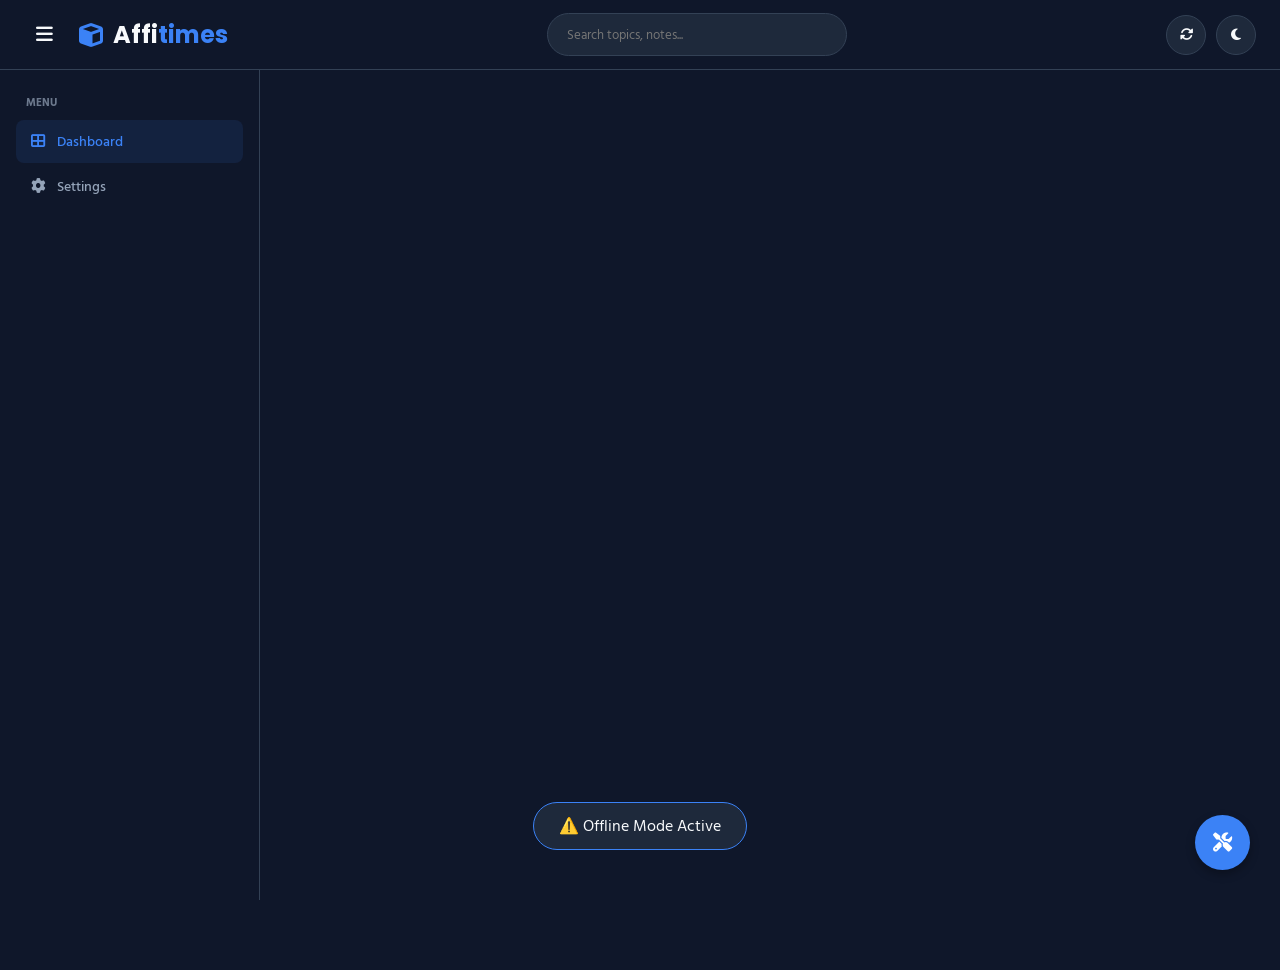
==== commit 1cb49e07: "Add files via upload" ====
--- a/index.html
+++ b/index.html
@@ -3,97 +3,144 @@
 <head>
     <meta charset="UTF-8">
     <meta name="viewport" content="width=device-width, initial-scale=1.0">
-    <title>Affitimes | Dashboard</title>
+    <title>Affitimes | Advanced Learning</title>
+    <!-- Custom Fonts: Poppins (English) & Hind Siliguri (Bangla) -->
+    <link href="https://fonts.googleapis.com/css2?family=Hind+Siliguri:wght@400;500;600;700&family=Poppins:wght@300;400;500;600;700;800&display=swap" rel="stylesheet">
     <link rel="stylesheet" href="style.css">
     <link rel="stylesheet" href="https://cdnjs.cloudflare.com/ajax/libs/font-awesome/6.4.0/css/all.min.css">
+    <link rel="manifest" href="manifest.json">
 </head>
 <body>
 
-    <!-- HEADER -->
+    <!-- Header -->
     <header class="header">
-        <div class="brand-area">
-            <i class="fas fa-bars menu-toggle" onclick="toggleSidebar()"></i>
-            <a href="index.html" class="logo">affi<span>times</span></a>
+        <div class="brand" onclick="app.renderHome()">
+            <button class="btn-icon" id="sidebar-toggle" style="border:none; background:transparent; font-size:1.2rem; margin-right:5px;">
+                <i class="fas fa-bars"></i>
+            </button>
+            <i class="fas fa-cube" style="color:var(--primary)"></i>
+            <div style="font-family: 'Poppins', sans-serif;">Affi<span>times</span></div>
         </div>
-        <div class="header-actions">
-            <button class="icon-btn" onclick="refreshDatabase()"><i id="refresh-icon" class="fas fa-sync-alt"></i></button>
-            <button class="icon-btn" onclick="toggleTheme()"><i class="fas fa-moon"></i></button>
+
+        <input type="text" class="search-bar" placeholder="Search topics, notes..." onkeyup="app.search(this.value)">
+
+        <div class="controls">
+            <button class="btn-icon" onclick="app.syncData(true)" title="Force Sync"><i class="fas fa-sync-alt"></i></button>
+            <button class="btn-icon" onclick="app.toggleTheme()" title="Theme"><i class="fas fa-moon"></i></button>
         </div>
     </header>
 
-    <!-- SIDEBAR -->
-    <aside class="sidebar" id="sidebar">
-        <nav class="nav-links" id="sidebar-menu"></nav>
-    </aside>
+    <!-- Main Layout -->
+    <div class="container">
+        <!-- Sidebar -->
+        <aside class="sidebar" id="sidebar">
+            <div class="nav-group">
+                <div class="nav-label">Menu</div>
+                <div class="nav-item active" onclick="app.renderHome()"><i class="fas fa-th-large"></i> Dashboard</div>
+                <!-- Settings Button -->
+                <div class="nav-item" onclick="app.openSettings()"><i class="fas fa-cog"></i> Settings</div>
+            </div>
+            <div class="nav-group" id="course-menu"></div>
+        </aside>
 
-    <!-- MAIN -->
-    <main class="main-wrapper" id="main">
-        <div id="progress-area" class="loading-bar"><div id="progress-fill" class="loading-fill"></div></div>
+        <!-- Content Area -->
+        <main class="main-view" id="main-content">
+            <!-- Rendered by JS -->
+        </main>
+    </div>
 
-        <div class="hero-card">
-            <div style="width:100%">
-                <h1>Welcome to <br><span>Affitimes Classroom</span></h1>
-                <p style="margin:0 auto 20px; max-width:600px;">Premium educational content, structured for success.</p>
-                <div class="stats-row">
-                    <div class="stat-box"><span class="stat-n" id="st-class">0</span><span class="stat-l">Classes</span></div>
-                    <div class="stat-box"><span class="stat-n" id="st-sub">0</span><span class="stat-l">Subjects</span></div>
+    <!-- PDF Modal -->
+    <div class="modal-overlay" id="pdf-modal">
+        <div class="modal-content">
+            <div class="modal-header">
+                <h3 id="pdf-title">Document Viewer</h3>
+                <div style="display:flex; gap:15px; align-items:center;">
+                    <a id="pdf-download" href="#" target="_blank" class="btn-action-sm">
+                        <i class="fas fa-download"></i> Download
+                    </a>
+                    <i class="fas fa-times modal-close" onclick="app.closeModal('pdf-modal')"></i>
                 </div>
+            </div>
+            <iframe id="pdf-frame" class="pdf-frame" src=""></iframe>
+        </div>
+    </div>
+
+    <!-- Settings Modal (UPDATED) -->
+    <div class="modal-overlay" id="settings-modal" style="z-index: 3000;">
+        <div class="modal-box">
+            <div class="modal-header">
+                <h3><i class="fas fa-sliders-h"></i> Site Settings</h3>
+                <i class="fas fa-times modal-close" onclick="app.closeModal('settings-modal')"></i>
+            </div>
+            <div class="settings-body">
+                <!-- Auto Play Setting -->
+                <div class="setting-item">
+                    <div>
+                        <div class="s-title">Auto Play Video</div>
+                        <div class="s-desc">Videos will start automatically when clicked.</div>
+                    </div>
+                    <label class="switch">
+                        <input type="checkbox" id="setting-autoplay" onchange="app.saveSettings()">
+                        <span class="slider round"></span>
+                    </label>
+                </div>
+
+                <!-- NEW: Update App Button -->
+                <div class="setting-item" style="border-top: 1px solid var(--border); margin-top: 15px; padding-top: 15px;">
+                    <div>
+                        <div class="s-title">System Update</div>
+                        <div class="s-desc">Fix bugs & get latest features (Clear Cache).</div>
+                    </div>
+                    <button class="btn-action-sm" onclick="app.hardReset()" style="background: var(--primary); border: none; cursor: pointer;">
+                        <i class="fas fa-cloud-download-alt"></i> Update
+                    </button>
+                </div>
+            </div>
+            <div style="padding:15px; text-align:right; border-top:1px solid var(--border)">
+                <button class="btn-action" onclick="app.closeModal('settings-modal')">Close</button>
+            </div>
+        </div>
+    </div>
+
+    <!-- Notification Toast -->
+    <div class="toast" id="toast">Action Completed</div>
+
+    <!-- Floating Tools Button -->
+    <div class="fab-container">
+        <button class="fab-btn" onclick="app.toggleTools()"><i class="fas fa-tools"></i></button>
+    </div>
+
+    <!-- Floating Tools Panel -->
+    <div class="tools-panel" id="tools-panel">
+        <div class="tools-header">
+            <span>Study Tools</span>
+            <i class="fas fa-times" onclick="app.toggleTools()" style="cursor:pointer"></i>
+        </div>
+        
+        <!-- Tabs -->
+        <div class="tools-tabs">
+            <button class="t-tab active" onclick="app.switchTool('calc')">Calc</button>
+            <button class="t-tab" onclick="app.switchTool('note')">Note</button>
+        </div>
+
+        <!-- Calculator -->
+        <div id="tool-calc" class="tool-content">
+            <input type="text" id="calc-display" readonly>
+            <div class="calc-grid">
+                <button onclick="app.calcInput('7')">7</button> <button onclick="app.calcInput('8')">8</button> <button onclick="app.calcInput('9')">9</button> <button onclick="app.calcOp('/')">÷</button>
+                <button onclick="app.calcInput('4')">4</button> <button onclick="app.calcInput('5')">5</button> <button onclick="app.calcInput('6')">6</button> <button onclick="app.calcOp('*')">×</button>
+                <button onclick="app.calcInput('1')">1</button> <button onclick="app.calcInput('2')">2</button> <button onclick="app.calcInput('3')">3</button> <button onclick="app.calcOp('-')">-</button>
+                <button onclick="app.calcInput('0')">0</button> <button onclick="app.calcInput('.')">.</button> <button onclick="app.calcResult()" style="background:var(--primary);color:white">=</button> <button onclick="app.calcOp('+')">+</button>
+                <button onclick="app.calcClear()" style="grid-column: span 4; background:#ef4444; color:white">Clear</button>
             </div>
         </div>
 
-        <div id="home-content"></div>
-    </main>
-
-    <script src="data.js"></script>
-    <script>
-        function toggleSidebar() {
-            const sb = document.getElementById('sidebar');
-            const mn = document.getElementById('main');
-            if(window.innerWidth <= 1024) sb.classList.toggle('active');
-            else { sb.classList.toggle('closed'); mn.classList.toggle('full'); }
-        }
-        if(window.innerWidth <= 1024) document.getElementById('sidebar').classList.add('closed');
-
-        function toggleTheme() {
-            document.body.classList.toggle('light-theme');
-            localStorage.setItem('theme', document.body.classList.contains('light-theme') ? 'light' : 'dark');
-        }
-        if(localStorage.getItem('theme') === 'light') toggleTheme();
-
-        document.addEventListener('appReady', () => {
-            document.getElementById('st-class').innerText = store.stats.total;
-            document.getElementById('st-sub').innerText = store.stats.subjects;
-
-            const menu = document.getElementById('sidebar-menu');
-            const content = document.getElementById('home-content');
-            
-            menu.innerHTML = `<div class="nav-item active" onclick="location.href='index.html'"><i class="fas fa-th-large"></i> Dashboard</div>`;
-            content.innerHTML = '';
-
-            Object.keys(store.categories).forEach(cat => {
-                menu.innerHTML += `<div class="nav-head">${cat}</div>`;
-                let html = `<h3 style="margin:30px 0 15px; border-left:4px solid var(--primary); padding-left:15px; font-size:1.4rem;">${cat}</h3><div class="grid-container">`;
-
-                Object.values(store.categories[cat]).forEach(sub => {
-                    menu.innerHTML += `<div class="nav-item" onclick="window.location.href='class.html?sub=${sub.id}'"><i class="fas fa-book"></i> ${sub.name}</div>`;
-                    
-                    html += `
-                        <div class="course-item" onclick="window.location.href='class.html?sub=${sub.id}'">
-                            <div class="thumb-wrap">
-                                <img src="https://img.youtube.com/vi/${store.videos[sub.videos[0]].yId}/mqdefault.jpg" loading="lazy">
-                                <div class="play-btn"><i class="fas fa-play"></i></div>
-                            </div>
-                            <div class="item-body">
-                                <div style="font-size:0.75rem; color:var(--primary); font-weight:600; margin-bottom:5px;">${sub.videos.length} Classes</div>
-                                <h4 class="c-title">${sub.name}</h4>
-                                <div class="c-meta"><span>${sub.bn || ''}</span><i class="fas fa-arrow-right"></i></div>
-                            </div>
-                        </div>`;
-                });
-                html += `</div>`;
-                content.innerHTML += html;
-            });
-        });
-    </script>
+        <!-- Notepad -->
+        <div id="tool-note" class="tool-content" style="display:none">
+            <textarea id="quick-note" placeholder="Write quick notes here..." oninput="app.saveNote()"></textarea>
+            <div style="font-size:0.7rem; color:var(--text-muted); margin-top:5px">Autosaved to device</div>
+        </div>
+    </div>
+    <script src="script.js"></script>
 </body>
 </html>
--- a/style.css
+++ b/style.css
@@ -1,155 +1,234 @@
-@import url('https://fonts.googleapis.com/css2?family=Hind+Siliguri:wght@300;400;500;600;700&family=Poppins:wght@300;400;500;600;700&display=swap');
+@import url('https://fonts.googleapis.com/css2?family=Hind+Siliguri:wght@300;400;500;600;700&family=Poppins:wght@300;400;500;600;700;800&display=swap');
 
 :root {
-    --primary: #2563eb;       /* Royal Blue */
-    --primary-dark: #1d4ed8;
-    --accent: #f59e0b;
-    --bg-body: #020617;       /* Darkest Blue/Black */
+    --primary: #3b82f6;
+    --primary-glow: rgba(59, 130, 246, 0.4);
+    --bg-dark: #0f172a;
+    --bg-card: #1e293b;
     --bg-sidebar: #0f172a;
-    --bg-header: rgba(15, 23, 42, 0.95);
-    --bg-card: #1e293b;
-    --text-main: #f1f5f9;
+    --text-main: #f8fafc;
     --text-muted: #94a3b8;
     --border: #334155;
+    --glass: rgba(255, 255, 255, 0.05);
     --radius: 12px;
-    --font-stack: 'Poppins', 'Hind Siliguri', sans-serif;
+    --font-en: 'Poppins', sans-serif;
+    --font-bn: 'Hind Siliguri', sans-serif;
+    --header-h: 70px;
 }
 
 body.light-theme {
-    --bg-body: #f8fafc;
+    --bg-dark: #f8fafc;
+    --bg-card: #ffffff;
     --bg-sidebar: #ffffff;
-    --bg-header: rgba(255, 255, 255, 0.95);
-    --bg-card: #ffffff;
     --text-main: #0f172a;
     --text-muted: #64748b;
     --border: #e2e8f0;
 }
 
-* { margin: 0; padding: 0; box-sizing: border-box; font-family: var(--font-stack); }
-body { background-color: var(--bg-body); color: var(--text-main); overflow-x: hidden; min-height: 100vh; }
-a { text-decoration: none; color: inherit; transition: 0.2s; }
-button { cursor: pointer; font-family: var(--font-stack); }
-
-/* --- HEADER --- */
+* { margin: 0; padding: 0; box-sizing: border-box; outline: none; -webkit-tap-highlight-color: transparent; }
+body { background: var(--bg-dark); color: var(--text-main); font-family: var(--font-bn); overflow: hidden; height: 100vh; }
+
+/* Font Overrides */
+h1, h2, h3, .brand, .card-title { font-family: var(--font-en); }
+
+/* HEADER */
 .header {
-    position: fixed; top: 0; left: 0; width: 100%; height: 65px;
-    background: var(--bg-header); backdrop-filter: blur(12px);
-    border-bottom: 1px solid var(--border); z-index: 2000;
-    display: flex; align-items: center; justify-content: space-between; padding: 0 20px;
-}
-.brand-area { display: flex; align-items: center; gap: 15px; }
-.menu-toggle { font-size: 1.4rem; color: var(--text-main); cursor: pointer; padding: 5px; }
-.logo { font-size: 1.6rem; font-weight: 800; color: #fff; letter-spacing: -0.5px; }
-.logo span { color: var(--primary); }
-
-.header-actions { display: flex; gap: 10px; }
-.icon-btn {
-    background: transparent; border: 1px solid var(--border); color: var(--text-main);
-    width: 38px; height: 38px; border-radius: 50%; display: grid; place-items: center; transition: 0.3s;
-}
-.icon-btn:hover { border-color: var(--primary); color: var(--primary); }
-.spin { animation: spin 1s linear infinite; }
-@keyframes spin { to { transform: rotate(360deg); } }
-
-/* --- SIDEBAR (FIXED) --- */
+    height: var(--header-h); display: flex; align-items: center; justify-content: space-between;
+    padding: 0 1.5rem; border-bottom: 1px solid var(--border);
+    background: var(--bg-sidebar); z-index: 1000; position: fixed; top: 0; width: 100%;
+}
+.brand { font-size: 1.5rem; font-weight: 700; cursor: pointer; display: flex; align-items: center; gap: 10px; }
+.brand span { color: var(--primary); }
+
+.search-bar {
+    background: var(--bg-card); border: 1px solid var(--border); padding: 0.6rem 1.2rem;
+    border-radius: 50px; width: 300px; color: var(--text-main); font-family: var(--font-bn);
+}
+@media(max-width: 768px) { .search-bar { display: none; } }
+
+.controls { display: flex; gap: 10px; }
+.btn-icon {
+    width: 40px; height: 40px; border-radius: 50%; border: 1px solid var(--border);
+    background: var(--bg-card); color: var(--text-main); cursor: pointer;
+    display: grid; place-items: center; transition: 0.3s;
+}
+.btn-icon:hover { background: var(--primary); color: #fff; }
+
+/* LAYOUT */
+.container { display: flex; margin-top: var(--header-h); height: calc(100vh - var(--header-h)); }
+
+/* SIDEBAR */
 .sidebar {
-    width: 260px; height: calc(100vh - 65px);
-    background: var(--bg-sidebar); border-right: 1px solid var(--border);
-    position: fixed; top: 65px; left: 0; z-index: 1000;
-    overflow-y: auto; transition: 0.3s cubic-bezier(0.4, 0, 0.2, 1);
-    transform: translateX(0);
-}
-.sidebar.closed { transform: translateX(-100%); }
-
-.nav-links { padding: 20px 15px; }
-.nav-head { font-size: 0.75rem; text-transform: uppercase; color: var(--text-muted); margin: 15px 0 8px 10px; font-weight: 700; letter-spacing: 1px; }
+    width: 260px; height: 100%; background: var(--bg-sidebar);
+    border-right: 1px solid var(--border); display: flex; flex-direction: column;
+    overflow-y: auto; transition: 0.3s; position: absolute; left: 0; z-index: 900; transform: translateX(-100%);
+}
+.sidebar.active { transform: translateX(0); box-shadow: 5px 0 30px rgba(0,0,0,0.5); }
+@media(min-width: 1024px) { 
+    .sidebar { position: static; transform: translateX(0); }
+    .sidebar.collapsed { width: 0; padding: 0; overflow: hidden; }
+}
+
+.nav-group { padding: 1.5rem 1rem 0; }
+.nav-label { font-size: 0.7rem; text-transform: uppercase; color: var(--text-muted); font-weight: 700; margin-bottom: 8px; padding-left: 10px; opacity: 0.7; }
 .nav-item {
-    display: flex; align-items: center; gap: 12px; padding: 12px 15px;
-    border-radius: 8px; color: var(--text-muted); font-size: 0.95rem; margin-bottom: 4px; font-weight: 500;
-}
-.nav-item:hover, .nav-item.active { background: var(--primary); color: white; }
-
-/* --- MAIN LAYOUT --- */
-.main-wrapper { 
-    margin-top: 65px; margin-left: 260px; padding: 25px; 
-    transition: 0.3s; min-height: calc(100vh - 65px); width: calc(100% - 260px);
-}
-.main-wrapper.full { margin-left: 0; width: 100%; }
-
-/* --- HOMEPAGE ELEMENTS --- */
-.hero-card {
-    background: linear-gradient(135deg, #1e293b 0%, #0f172a 100%);
-    border-radius: var(--radius); padding: 40px; border: 1px solid var(--border);
-    text-align: center; margin-bottom: 40px;
-}
-.hero-card h1 { font-size: 2.2rem; margin-bottom: 10px; color: #fff; }
-.hero-card span { color: var(--primary); }
-.stats-row { display: flex; justify-content: center; gap: 20px; margin-top: 20px; }
-.stat-box { background: rgba(255,255,255,0.05); padding: 15px 25px; border-radius: 10px; border: 1px solid var(--border); }
-.stat-n { font-size: 1.5rem; font-weight: 700; color: var(--primary); display: block; }
-.stat-l { font-size: 0.8rem; text-transform: uppercase; color: var(--text-muted); }
-
-.grid-container { display: grid; grid-template-columns: repeat(auto-fill, minmax(280px, 1fr)); gap: 25px; }
-.course-item {
+    display: flex; align-items: center; gap: 12px; padding: 10px 15px;
+    border-radius: 8px; color: var(--text-muted); cursor: pointer;
+    font-weight: 500; font-size: 0.9rem; margin-bottom: 2px; transition: 0.2s;
+}
+.nav-item:hover, .nav-item.active { background: rgba(59, 130, 246, 0.1); color: var(--primary); }
+
+/* MAIN CONTENT */
+.main-view { flex: 1; overflow-y: auto; padding: 2rem; position: relative; }
+
+/* Hero */
+.hero {
+    background: linear-gradient(135deg, rgba(59, 130, 246, 0.1), rgba(16, 185, 129, 0.05));
+    border: 1px solid var(--border); border-radius: var(--radius); padding: 3rem;
+    text-align: center; margin-bottom: 2.5rem;
+}
+
+/* Grid & Card - THUMBNAIL FIXED */
+.grid { display: grid; grid-template-columns: repeat(auto-fill, minmax(260px, 1fr)); gap: 20px; }
+.card {
     background: var(--bg-card); border: 1px solid var(--border); border-radius: var(--radius);
-    overflow: hidden; transition: 0.3s; cursor: pointer; position: relative;
-}
-.course-item:hover { transform: translateY(-7px); border-color: var(--primary); }
-.thumb-wrap { position: relative; width: 100%; aspect-ratio: 16/9; background: #000; }
-.thumb-wrap img { width: 100%; height: 100%; object-fit: cover; opacity: 0.9; }
-.play-btn {
-    position: absolute; top: 50%; left: 50%; transform: translate(-50%, -50%);
-    width: 50px; height: 50px; background: rgba(59, 130, 246, 0.9); border-radius: 50%;
-    color: white; display: flex; justify-content: center; align-items: center; opacity: 0; transition: 0.3s;
-}
-.course-item:hover .play-btn { opacity: 1; }
-.item-body { padding: 15px; }
-.c-title { font-size: 1.1rem; font-weight: 600; margin-bottom: 5px; font-family: var(--font-bn); }
-.c-meta { display: flex; justify-content: space-between; font-size: 0.85rem; color: var(--text-muted); margin-top: 10px; }
-
-/* --- VIDEO PLAYER PAGE --- */
-.player-grid { display: grid; grid-template-columns: 1fr 350px; gap: 25px; max-width: 1600px; margin: 0 auto; }
-.video-wrapper { border-radius: var(--radius); overflow: hidden; background: #000; border: 1px solid var(--border); }
-.plyr { --plyr-color-main: var(--primary); --plyr-control-radius: 8px; font-family: var(--font-stack); }
-
-.vid-meta { margin-top: 25px; background: var(--bg-card); padding: 25px; border-radius: var(--radius); border: 1px solid var(--border); }
-.vid-h1 { font-size: 1.5rem; font-weight: 700; margin-bottom: 10px; font-family: var(--font-bn); }
-.vid-sub { display: flex; gap: 15px; color: var(--text-muted); font-size: 0.9rem; margin-bottom: 20px; border-bottom: 1px solid var(--border); padding-bottom: 15px; }
-
-/* RESOURCE BUTTONS */
-.action-row { display: grid; grid-template-columns: 1fr 1fr; gap: 15px; margin-bottom: 20px; }
-.btn-download {
-    background: var(--primary); color: white; border: none; padding: 12px; border-radius: 8px;
-    font-weight: 600; display: flex; align-items: center; justify-content: center; gap: 8px; text-transform: uppercase; font-size: 0.9rem;
-}
-.btn-download:hover { background: var(--primary-dark); }
-.btn-view {
-    background: transparent; border: 1px solid var(--border); color: var(--text-main);
-    padding: 12px; border-radius: 8px; font-weight: 600; display: flex; align-items: center; justify-content: center; gap: 8px; text-transform: uppercase; font-size: 0.9rem;
-}
-.btn-view:hover { border-color: var(--primary); color: var(--primary); }
-
-.embed-box { margin-top: 20px; height: 500px; border: 1px solid var(--border); border-radius: 10px; display: none; }
-.embed-box iframe { width: 100%; height: 100%; border: none; }
-
-.playlist-panel { background: var(--bg-card); border: 1px solid var(--border); border-radius: var(--radius); height: calc(100vh - 120px); display: flex; flex-direction: column; overflow: hidden; }
-.pl-head { padding: 15px; background: rgba(0,0,0,0.2); border-bottom: 1px solid var(--border); font-weight: 700; }
-.pl-body { overflow-y: auto; flex: 1; }
-.pl-row { display: flex; gap: 12px; padding: 12px; border-bottom: 1px solid var(--border); cursor: pointer; transition: 0.2s; }
-.pl-row:hover { background: rgba(255,255,255,0.03); }
-.pl-row.active { background: rgba(59, 130, 246, 0.15); border-left: 4px solid var(--primary); }
-.pl-thumb { width: 90px; height: 50px; border-radius: 6px; object-fit: cover; background: #000; }
-.pl-info h4 { font-size: 0.9rem; margin-bottom: 3px; display: -webkit-box; -webkit-line-clamp: 2; -webkit-box-orient: vertical; overflow: hidden; font-family: var(--font-bn); }
-
-/* Responsive */
-@media (max-width: 1024px) {
-    .sidebar { transform: translateX(-100%); }
-    .sidebar.active { transform: translateX(0); }
-    .main-wrapper { margin-left: 0; width: 100%; }
-    .player-grid { grid-template-columns: 1fr; }
-    .playlist-panel { height: 400px; margin-bottom: 50px; }
-}
-
-/* Loading Bar */
-.loading-bar { width: 100%; max-width: 600px; height: 4px; background: var(--border); margin: 0 auto 20px; overflow: hidden; display: none; }
-.loading-fill { height: 100%; background: var(--primary); width: 0%; transition: width 0.3s; }+    overflow: hidden; cursor: pointer; transition: 0.3s; display: flex; flex-direction: column;
+    box-shadow: 0 4px 6px rgba(0,0,0,0.05);
+}
+.card:hover { transform: translateY(-4px); border-color: var(--primary); }
+
+.card-thumb { 
+    width: 100%; 
+    aspect-ratio: 16/9; /* Force Aspect Ratio */
+    background: #000; position: relative; overflow: hidden;
+}
+.card-thumb img { 
+    width: 100%; height: 100%; 
+    object-fit: cover; /* Ensures full frame without black bars */
+}
+
+.card-body { padding: 1rem; flex: 1; display: flex; flex-direction: column; }
+.card-title { font-size: 0.95rem; font-weight: 600; margin-bottom: 0.4rem; line-height: 1.4; }
+.card-info { font-size: 0.8rem; color: var(--text-muted); margin-top: auto; }
+.badge-doc { position: absolute; top:8px; right:8px; background:#ef4444; color:#fff; font-size:0.65rem; padding:2px 6px; border-radius:4px; font-weight:700;}
+
+/* PLAYER LAYOUT */
+.player-layout { display: flex; height: 100%; flex-direction: column; }
+.player-content { display: grid; gap: 25px; height: 100%; }
+@media(min-width: 1024px) {
+    .player-content { grid-template-columns: 1fr 340px; }
+}
+
+.video-wrapper { 
+    aspect-ratio: 16/9; background: #000; border-radius: var(--radius); 
+    overflow: hidden; border: 1px solid var(--border); margin-bottom: 20px;
+}
+.video-wrapper iframe { width: 100%; height: 100%; border: none; }
+
+/* SPACING ADDED AS REQUESTED */
+.action-area { 
+    margin-top: 30px; /* Space between player/info and buttons */
+    display: flex; gap: 10px; flex-wrap: wrap; 
+}
+
+.btn-action {
+    background: var(--bg-card); border: 1px solid var(--border); padding: 10px 20px;
+    border-radius: 8px; color: var(--text-main); cursor: pointer; display: flex; align-items: center; gap: 8px; font-size: 0.9rem;
+    font-weight: 500; transition: 0.2s;
+}
+.btn-action:hover { background: var(--primary); color: white; border-color: var(--primary); }
+.btn-action-sm {
+    text-decoration: none; background: var(--primary); color: white; 
+    padding: 5px 12px; border-radius: 4px; font-size: 0.8rem; display: flex; align-items: center; gap:5px;
+}
+
+/* RIGHT PANEL (Playlist) */
+.right-panel {
+    background: var(--bg-card); border: 1px solid var(--border); border-radius: var(--radius); 
+    display: flex; flex-direction: column; height: fit-content; max-height: calc(100vh - 120px);
+}
+
+/* MODALS */
+.modal-overlay {
+    position: fixed; inset: 0; background: rgba(0,0,0,0.8); z-index: 2000;
+    backdrop-filter: blur(3px); display: none; place-items: center; padding: 20px;
+}
+.modal-content {
+    width: 100%; max-width: 900px; height: 85vh; background: var(--bg-card);
+    border-radius: var(--radius); display: flex; flex-direction: column; border: 1px solid var(--border);
+}
+.modal-box {
+    width: 100%; max-width: 400px; background: var(--bg-card);
+    border-radius: var(--radius); border: 1px solid var(--border);
+}
+.modal-header { padding: 15px 20px; border-bottom: 1px solid var(--border); display: flex; justify-content: space-between; align-items: center; }
+.pdf-frame { flex: 1; width: 100%; border: none; background: #fff; }
+
+/* Settings Toggle Switch */
+.settings-body { padding: 20px; }
+.setting-item { display: flex; justify-content: space-between; align-items: center; margin-bottom: 15px; }
+.s-title { font-weight: 600; margin-bottom: 3px; }
+.s-desc { font-size: 0.8rem; color: var(--text-muted); }
+
+.switch { position: relative; display: inline-block; width: 44px; height: 24px; }
+.switch input { opacity: 0; width: 0; height: 0; }
+.slider { position: absolute; cursor: pointer; inset: 0; background-color: var(--border); transition: .4s; border-radius: 24px; }
+.slider:before { position: absolute; content: ""; height: 18px; width: 18px; left: 3px; bottom: 3px; background-color: white; transition: .4s; border-radius: 50%; }
+input:checked + .slider { background-color: var(--primary); }
+input:checked + .slider:before { transform: translateX(20px); }
+
+/* Toast */
+.toast {
+    position: fixed; bottom: 30px; left: 50%; transform: translateX(-50%);
+    background: var(--bg-card); border: 1px solid var(--primary); padding: 10px 25px;
+    border-radius: 50px; color: var(--text-main); z-index: 3000;
+    opacity: 0; transition: 0.3s; pointer-events: none;
+}
+.toast.show { opacity: 1; bottom: 50px; }
+
+/* --- NEW FEATURES STYLES --- */
+
+/* Progress Bar */
+.progress-bg { height: 6px; background: rgba(255,255,255,0.1); border-radius: 3px; margin-top: 10px; overflow: hidden; }
+.progress-fill { height: 100%; background: var(--primary); width: 0%; transition: 0.5s; }
+.progress-text { font-size: 0.75rem; color: var(--text-muted); margin-top: 4px; display: flex; justify-content: space-between; }
+
+/* Continue Watching Banner */
+.continue-banner {
+    background: linear-gradient(to right, #2563eb, #1e40af);
+    padding: 15px; border-radius: var(--radius); margin-bottom: 25px;
+    display: flex; align-items: center; justify-content: space-between;
+    cursor: pointer; box-shadow: 0 4px 15px rgba(37, 99, 235, 0.3);
+    animation: fadeIn 0.5s ease-in-out;
+}
+@keyframes fadeIn { from { opacity:0; transform:translateY(-10px); } to { opacity:1; transform:translateY(0); } }
+
+/* Floating Tools */
+.fab-container { position: fixed; bottom: 30px; right: 30px; z-index: 1500; }
+.fab-btn {
+    width: 55px; height: 55px; border-radius: 50%; background: var(--primary); color: white;
+    border: none; font-size: 1.2rem; cursor: pointer; box-shadow: 0 4px 10px rgba(0,0,0,0.3);
+    transition: 0.3s;
+}
+.fab-btn:hover { transform: scale(1.1); }
+
+.tools-panel {
+    position: fixed; bottom: 95px; right: 30px; width: 280px;
+    background: var(--bg-card); border: 1px solid var(--border); border-radius: var(--radius);
+    z-index: 1499; display: none; box-shadow: 0 10px 40px rgba(0,0,0,0.5);
+    flex-direction: column; overflow: hidden;
+}
+.tools-header { background: rgba(255,255,255,0.05); padding: 10px 15px; font-weight: 600; display: flex; justify-content: space-between; align-items: center; font-size: 0.9rem; }
+.tools-tabs { display: flex; border-bottom: 1px solid var(--border); }
+.t-tab { flex: 1; padding: 8px; background: none; border: none; color: var(--text-muted); cursor: pointer; font-size: 0.85rem; }
+.t-tab.active { color: var(--primary); border-bottom: 2px solid var(--primary); background: rgba(59,130,246,0.1); }
+.tool-content { padding: 15px; }
+
+/* Calculator */
+#calc-display { width: 100%; background: #000; color: #0f0; border: none; padding: 10px; font-family: monospace; font-size: 1.2rem; text-align: right; margin-bottom: 10px; border-radius: 5px; }
+.calc-grid { display: grid; grid-template-columns: repeat(4, 1fr); gap: 8px; }
+.calc-grid button { padding: 10px; border-radius: 5px; border: 1px solid var(--border); background: rgba(255,255,255,0.05); color: var(--text-main); cursor: pointer; }
+.calc-grid button:active { background: var(--primary); }
+
+/* Notepad */
+#quick-note { width: 100%; height: 200px; background: rgba(0,0,0,0.2); border: 1px solid var(--border); color: var(--text-main); padding: 10px; border-radius: 5px; resize: none; font-family: var(--font-bn); }
